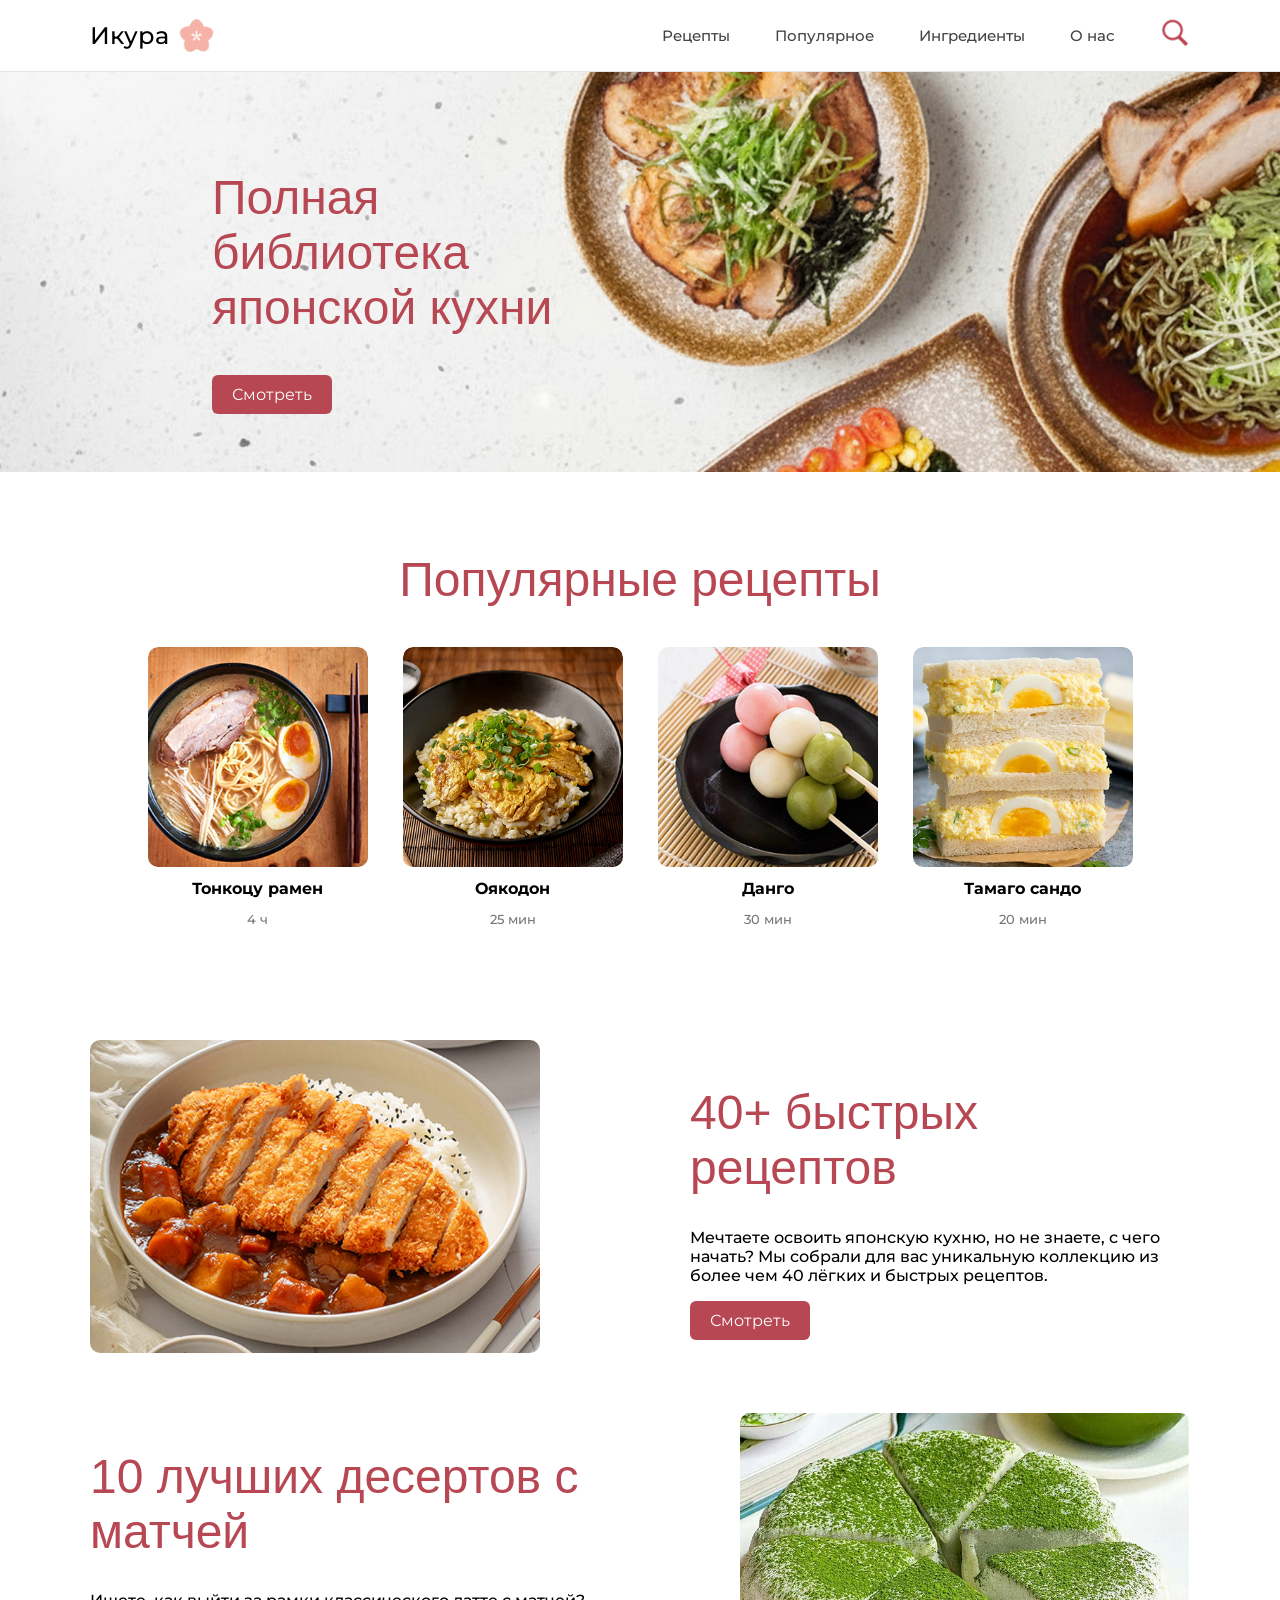
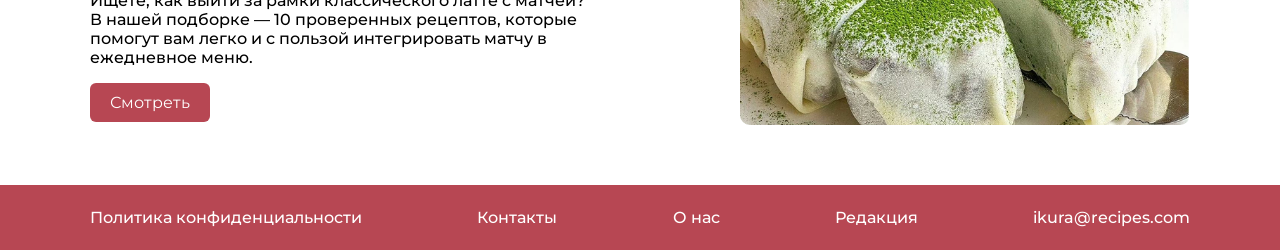
==== index.html @ 450887b7 "Add files via upload" ====
<!DOCTYPE html>
<html lang="ru">
<head>
    <meta charset="UTF-8">
    <meta name="viewport" content="width=device-width, initial-scale=1.0">
    <title>Document</title>
    <link rel="stylesheet" type="text/css" href="styles.css">
    <link rel="preconnect" href="https://fonts.googleapis.com">
    <link rel="preconnect" href="https://fonts.gstatic.com" crossorigin>
    <link href="https://fonts.googleapis.com/css2?family=Cormorant+Garamond:ital,wght@0,300..700;1,300..700&family=Montserrat:ital,wght@0,100..900;1,100..900&family=Nunito:ital,wght@0,200..1000;1,200..1000&family=Roboto:ital,wght@0,100..900;1,100..900&family=Russo+One&display=swap" rel="stylesheet">
</head>
<body>
    
    <header>
        <header class="header">
    <div class="container header-inner">
        <div class="logo">
             <span>Икура</span>
             <img src="images/Flower.png" alt="Икура">
        </div>
        <div class="burger" id="burger">
            <span></span>
            <span></span>
            <span></span>
        </div>

        <nav class="nav" id="nav">
            <a href="catalog.html">Рецепты</a>
            <a>Популярное</a>
            <a>Ингредиенты</a>
            <a>О нас</a>
        </nav>
        <div class="search">
            <img src="images/Search.png" alt="Поиск">
        </div>
    </div>
</header>
</header>
<main>
<section class="hero">
    <div class="container">
        <div class="hero-content">
            <h1>Полная <br> библиотека <br> японской кухни</h1>
            <button class="btn">Смотреть</button>
        </div>
    </div>
</section>
<section class="popular">
    <div class="container">
    <h1>Популярные рецепты</h1>
    <div class="recipes-grid">
        <div class="recipe-card">
            <div class="card-img-wrapper">
            <img src="images\рамен.png">
            <div class="overlay">
                <span>Получить доступ по подписке</span> 
            </div>
            </div>
            <p class="title">Тонкоцу рамен</p>
            <p class="time">4 ч</p>
        </div>

        <div class="recipe-card">
            <div class="card-img-wrapper">
            <img src="images\оякодон.png">
            <div class="overlay">
                <span>Смотреть рецепт</span> 
            </div>
            </div>
            <p class="title">Оякодон</p>
            <p class="time">25 мин</p>
        </div>

        <div class="recipe-card">
            <div class="card-img-wrapper">
            <img src="images\данго.png">
            <div class="overlay">
                <span>Смотреть рецепт</span> 
            </div>
            </div>
            <p class="title">Данго</p>
            <p class="time">30 мин</p>
        </div>

        <div class="recipe-card">
             <div class="card-img-wrapper">
            <img src="images\тамаго.png">
            <div class="overlay">
                <span>Смотреть рецепт</span> 
            </div>
            </div>
            <p class="title">Тамаго сандо</p>
            <p class="time">20 мин</p>
        </div>
    </div>
    </div>
</section>
<div class="container">
        <div class="row">
         <img src="images\Rectangle 2.png"
            width="450px">
            <div class="text">
             <h1>40+ быстрых рецептов</h1>
        <p>Мечтаете освоить японскую кухню, но не знаете, с чего начать?
            Мы собрали для вас уникальную коллекцию из более чем
            40 лёгких и быстрых рецептов.</p>
            <button class="btn">Смотреть</button><br>
            </div>
        </div>
</div>
<div class="container">
        <div class="matcha">
            <div class="text">
            <h1>10 лучших десертов с матчей</h1>
        <p>Ищете, как выйти за рамки классического латте с матчей?
            В нашей подборке — 10 проверенных рецептов, которые помогут 
            вам легко и с пользой интегрировать матчу в ежедневное меню.</p>
            <button class="btn">Смотреть</button><br>
            </div>
            <img src="images\Rectangle 10.png"
            width="450px">
        </div>
</div>
    </main>
     
 <footer class="footer">
    <div class="container footer-inner">
        <a>Политика конфиденциальности</a>
        <a>Контакты</a>
        <a>О нас</a>
        <a>Редакция</a>
        <a href="mailto:ikura@recipes.com">ikura@recipes.com</a>
    </div>
</footer>
<script>
document.addEventListener("DOMContentLoaded", function() {

    const burger = document.getElementById("burger");
    const nav = document.getElementById("nav");

    burger.addEventListener("click", function() {
        nav.classList.toggle("active");
    });

});
</script>
</body>
</html>
---- styles.css ----
.header {
 padding: 18px 0;  
 border-bottom: 1px solid #e5e5e5;
}
.header-inner {
    display: flex;
    align-items: center;
    justify-content: space-between;
    gap: 10px;
}
.logo {
    display: flex;
    align-items: center;
    gap: 10px;
    font-size: 26px;
    font-weight: light;
}
.logo img {
    height: 35px;
}
.logo span {
    font-size: 24px;
}
.burger {
    display: none;
    flex-direction: column;
    cursor: pointer;
}

.burger span {
    width: 25px;
    height: 3px;
    background: black;
    margin: 4px 0;
}
.nav {
   display: flex;
    gap: 15px;
    margin-left: auto;
}
.nav a {
    margin: 0 15px;
    color: #444;
    text-decoration: none;
    font-size: 15px;
}
.search {
    font-size: 20px;
    margin-left: 20px;
}
.search img {
    height: 30px;
}
h1{
    color:#B74753;
    text-align: left;
    font-family: 'Sangha', sans-serif;
    font-size: 3rem;
    font-weight: 500
}
.montserrat{
  font-family: "Montserrat", sans-serif;
  font-optical-sizing: auto;
  font-weight: 500;
  font-style: normal;
}
body{
 font-family: "Montserrat", sans-serif;
  font-optical-sizing: auto;
  font-weight: 500;
  font-style: normal;  
margin: 0 auto;  
}
.breadcrumbs {
    padding: 12px 0;
}
.breadcrumbs a {
    text-decoration: none;
    color: #7a8aa0;
}

.breadcrumbs a:hover {
    text-decoration: underline;
}

.breadcrumbs span {
    color: #7a8aa0;
}

.breadcrumbs .current {
    color: #555;
    font-weight: 500;
}
.hero {
    background: url("images/image16.png") center no-repeat;
    background-size: cover;
    height: 400px;
    display: flex;
    align-items: center;
    justify-content: flex-start;
    color: #fff;
}
.container {
    max-width: 1100px; 
    margin: 0 auto;
    padding: 0 20px;
}      
.hero .container {
    margin-left: 15%;
    margin-right: auto;
}
.hero-content {
    max-width: 500px;
    text-align: left;
     align-self: flex-start;
}
.row,
.matcha{
    display: flex;          
    align-items: center;    
    justify-content: space-between;
    gap: 40px;  
    margin: 60px 0;
}
.matcha {
    justify-content: row-reverse;
}
.matcha img {
    border-radius: 10px;
}
.text {
    max-width: 500px;
}
h2{
    color:#B74753;
    font-family: 'Sangha', sans-serif;
    font-size: 2rem;
    font-weight: 500
}  
.row img {
    border-radius: 10px;
}
.popular {
    text-align: center;
    padding: 40px 0;
}
.popular h1 {
    text-align: center;
}
.recipes-grid {
    display: flex;
    justify-content: center;
    gap: 35px;
    flex-wrap: wrap;
}

.recipe-card {
    width: 220px;
    cursor: pointer;
}

.recipe-card img {
    width: 100%;
    border-radius: 10px;
}
.card-img-wrapper {
    position: relative;
    overflow: hidden;         
    border-radius: 10px;
}
.overlay {
    position: absolute;
    top: 0;
    left: 0;
    width: 100%;
    height: 100%;
    background: rgba(255, 255, 255, 0.725);  
    display: flex;
    align-items: center;
    justify-content: center;
    opacity: 0;                      
    transition: opacity 0.4s ease;    
    pointer-events: none;           
}

.overlay span {
    color: #000000;
    font-size: 18px;
    font-weight: bold;
    text-align: center;
}

.recipe-card:hover .overlay {
    opacity: 1;
    pointer-events: auto;  
}
.recipe-card .title {
    margin: 8px 0 4px;
    font-weight: bold;
}

.recipe-card .time {
    color: #777;
    font-size: 13px;
}
.recipe-header {
    display: flex;
    align-items: center;
    justify-content: space-between;
    margin-bottom: 20px;
}

.rating {
    display: flex;
    align-items: center;
    gap: 5px;
}

.rating img {
    width: 20px;
    height: 20px;
}

.rating span {
    margin-left: 8px;
    font-weight: 600;
}
.info-box {
    display: grid;
    grid-template-columns: repeat(3, 1fr); 
    gap: 10px;
    
    border: 1px solid #333;
    padding: 20px;
    margin: 10px 0;
}

.item {
    line-height: 1;
}

.label {
    font-weight: bold;
}
.steps {
    margin-top: 40px;         
}

.step {
    display: grid;
    grid-template-columns: 400px 1fr;
    gap: 20px;
    margin-bottom: 30px;
    align-items: center;  
}

.step img {
    width: 100%;
    border-radius: 10px;
}

.step p {
    line-height: 1.5;
}
.ingredients {
    display: grid;
    grid-template-columns: 1fr 400px;
     gap: 20px;
    margin-top: 20px;
    align-items: start;
}
.ingredients-list {
    list-style: none;
    padding: 0;
    margin: 0;
}
.ingredients-list li {
    display: grid;
    grid-template-columns: 20px 1fr auto; 
    padding: 6px 0;
    border-bottom: 1px solid #eee;
    align-items: center;
    gap: 10px;
}
.icon {
    width: 20px;
    height: 20px;
}
.ingredients img {
    width: 100%;
    border-radius: 10px;
    max-width: 400px; 
    height: auto;
}
.cta {
    padding: 40px 0;
}

.cta-inner {
    display: flex;
    align-items: center;
    justify-content: space-between;
}

.cta-text {
    font-size: 24px;
    color: #B74753;
    font-weight: 500;
}

.cta-buttons {
    display: flex;
    gap: 20px;
}
.footer {
    background: #B74753;
    padding: 18px 0;
    color: white;
}

.footer-inner {
    display: flex;
    justify-content: space-between;
    flex-wrap: wrap;
}

.footer a {
    color: white;
    text-decoration: none;
    margin: 5px 0;
}
.btn {
    display: inline-block;
    background:#B74753;
    color: white;
    padding: 10px 20px;
    border-radius: 6px;
    text-decoration: none;
    font-weight: light;
    border: none;              
    cursor: pointer;          
    font-size: 16px;
    font-family: inherit;      
    text-decoration: none;

}
.btn:hover {
    background: #8E2E39; 
}
.slider {
    position: relative;
    max-width: 900px;
    margin: 20px auto;
}

.slides {
    position: relative;
}

.slide {
    width: 100%;
    height: 500px;
    object-fit: cover;
    border-radius: 12px;

    display: none;
}

.slide.active {
    display: block;
    animation: fade 0.5s ease;
}

@keyframes fade {
    from { opacity: 0; }
    to { opacity: 1; }
}

.prev,
.next {
    position: absolute;
    top: 50%;
    transform: translateY(-50%);

    background: rgba(0,0,0,0.5);
    color: white;
    border: none;
    font-size: 24px;
    padding: 10px;
    cursor: pointer;
    border-radius: 50%;
}

.prev { left: 10px; }
.next { right: 10px; }

@media (max-width: 768px) {
   .header-inner {
        justify-content: space-between;
    }

    .nav {
        display: none;
         position: absolute;
        top: 60px;
        left: 0;
        width: 100%;
        background: white;

        flex-direction: column;
        align-items: center;
        padding: 20px 0;
    }
     .nav.active {
        display: flex;
        flex-direction: column;
    }
    .burger {
        display: flex;
        margin-left: auto;
    }
    .search {
        margin-left: 0px;
    }
     .breadcrumbs {
        flex-wrap: wrap;
        font-size: 13px;
    }
    .hero {
        justify-content: flex-start;          
    }
    .hero-content {
        margin-left: 0;
         text-align: left;
    }
     .hero .container {
        margin-left: 3%;    
    }
    h1 {
        font-size: 2rem;
    }

    .row,
    .matcha {
        flex-direction: column;
        text-align: center;
    }
    
    .recipe-card {
        width: 45%;
    }
    .ingredients {
        grid-template-columns: 1fr; 
    }
    .slide {
        height: 250px;
    }
     .recipe-header {
        flex-direction: column;
        align-items: flex-start;
        gap: 10px;
    }
      .step {
        grid-template-columns: 1fr; 
        text-align: center;
    }

    .step img {
        width: 100%;
        max-height: 250px;
        object-fit: cover;
    }
     .cta-inner {
        flex-direction: column;
        align-items: flex-start;
        gap: 20px;
    }

    .cta-buttons {
        width: 100%;
        flex-direction: column;
    }

    .cta-buttons .btn {
        width: 100%;
    }
}
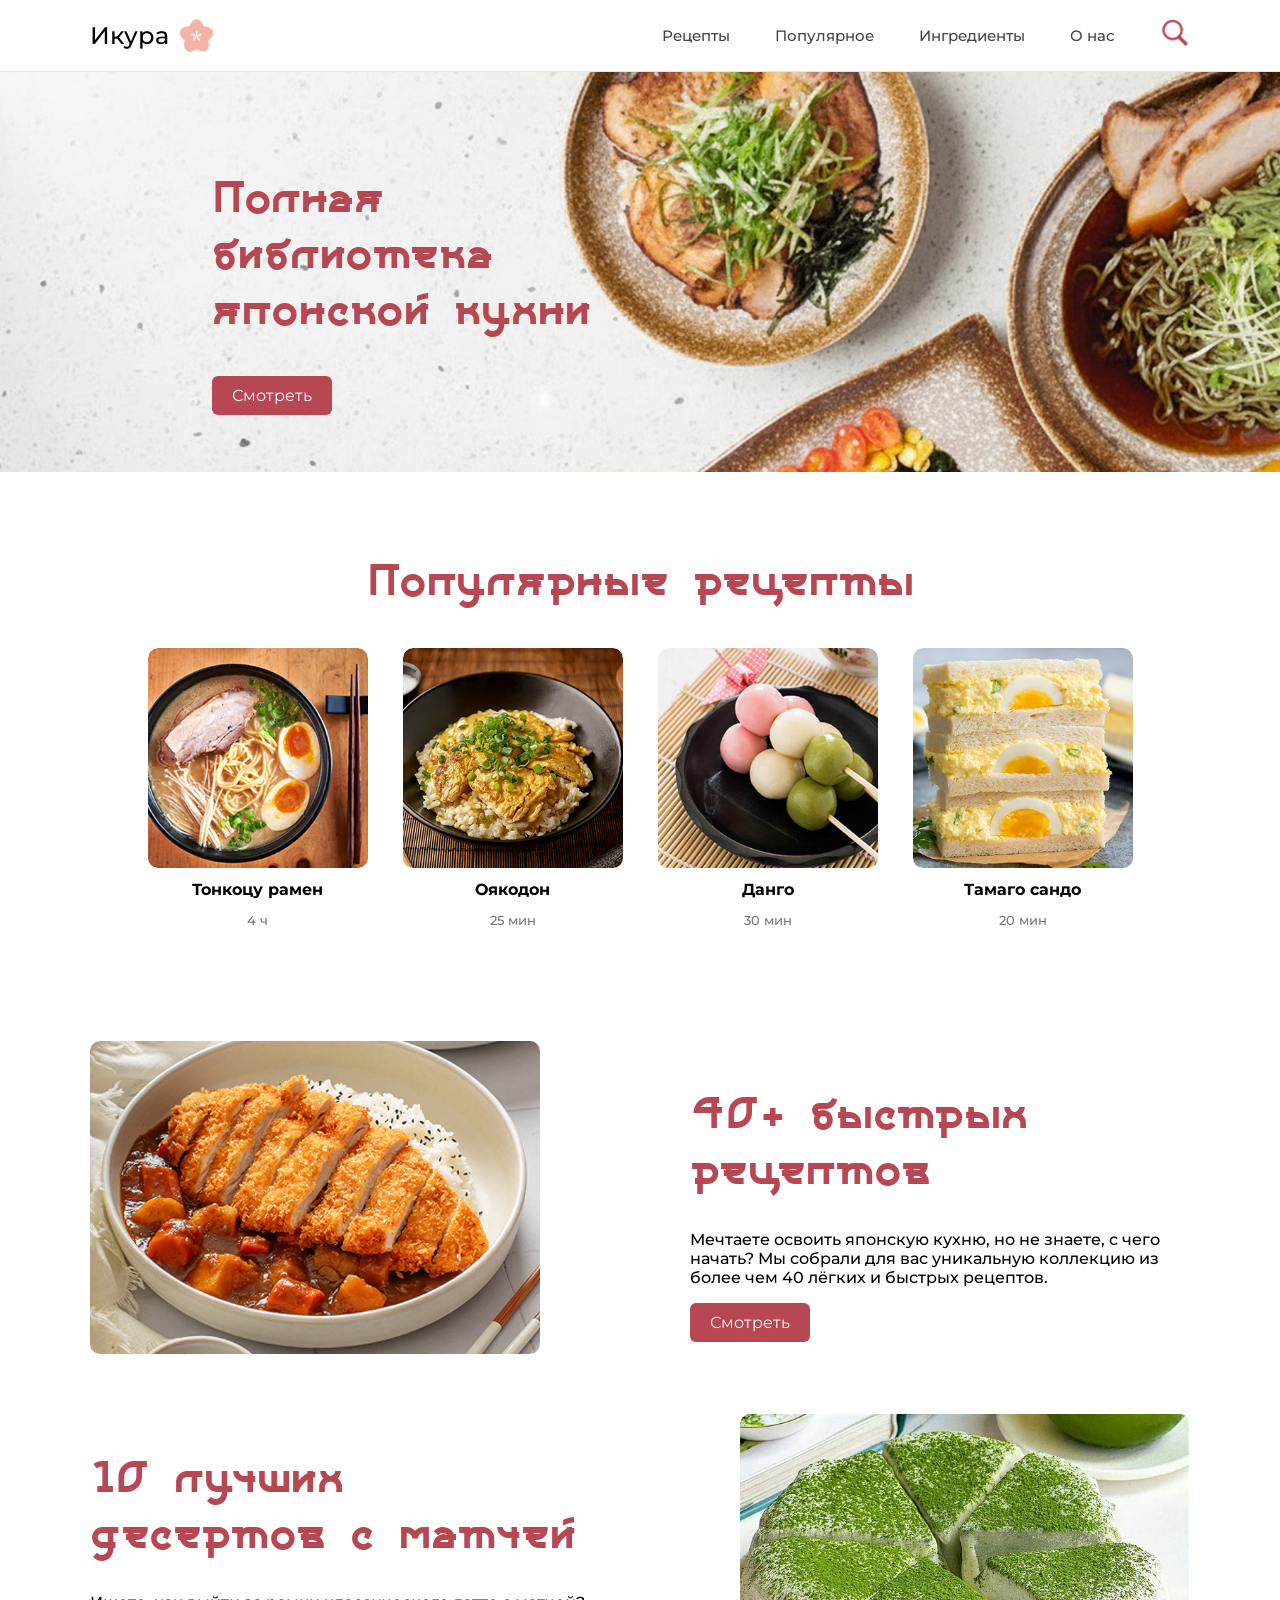
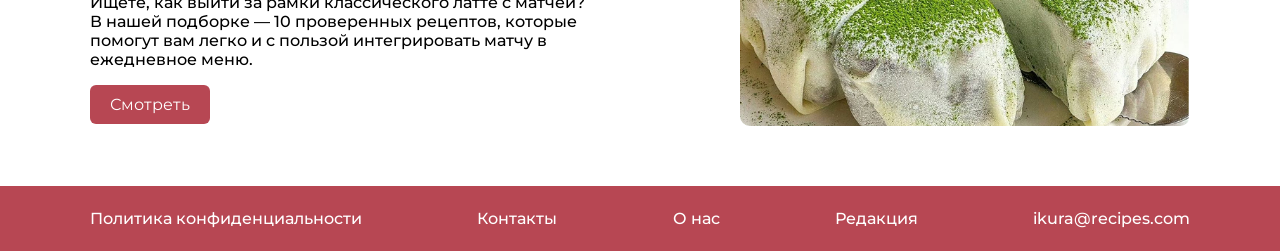
==== commit a8760890: "Update index.html" ====
--- a/index.html
+++ b/index.html
@@ -62,7 +62,9 @@
 
         <div class="recipe-card">
             <div class="card-img-wrapper">
-            <img src="images\оякодон.png">
+            <a href="catalog.html">
+            <img src="images\оякодон.png"> 
+            </a>
             <div class="overlay">
                 <span>Смотреть рецепт</span> 
             </div>
@@ -145,4 +147,4 @@
 });
 </script>
 </body>
-</html>+</html>
--- a/styles.css
+++ b/styles.css
@@ -1,3 +1,9 @@
+@font-face {
+  font-family: 'Sangha'; 
+  src: url('fonts/sangha.woff2') format('woff2');
+  font-weight: 400;
+  font-style: normal;
+}
 .header {
  padding: 18px 0;  
  border-bottom: 1px solid #e5e5e5;
@@ -65,11 +71,11 @@
   font-style: normal;
 }
 body{
- font-family: "Montserrat", sans-serif;
+  font-family: "Montserrat", sans-serif;
   font-optical-sizing: auto;
   font-weight: 500;
   font-style: normal;  
-margin: 0 auto;  
+  margin: 0 auto;  
 }
 .breadcrumbs {
     padding: 12px 0;
@@ -440,12 +446,26 @@
         font-size: 2rem;
     }
 
-    .row,
+     .row,
     .matcha {
+        display: flex;
         flex-direction: column;
-        text-align: center;
-    }
-    
+        align-items: flex-start;
+        text-align: left;
+        gap: 20px;
+    }
+    .row .text,
+    .matcha .text {
+        order: 1;
+        width: 100%;
+    }
+      .row img,
+    .matcha img {
+        order: 2;
+        width: 100%;
+        max-width: 100%;
+        height: auto;
+    }
     .recipe-card {
         width: 45%;
     }
@@ -484,4 +504,18 @@
     .cta-buttons .btn {
         width: 100%;
     }
-}+     .info-box {
+        grid-template-columns: 1fr;
+        gap: 15px;
+        padding: 15px;
+    }
+
+    .item {
+        border-bottom: 1px solid #eee;
+        padding-bottom: 10px;
+    }
+
+    .item:last-child {
+        border-bottom: none;
+    }
+}
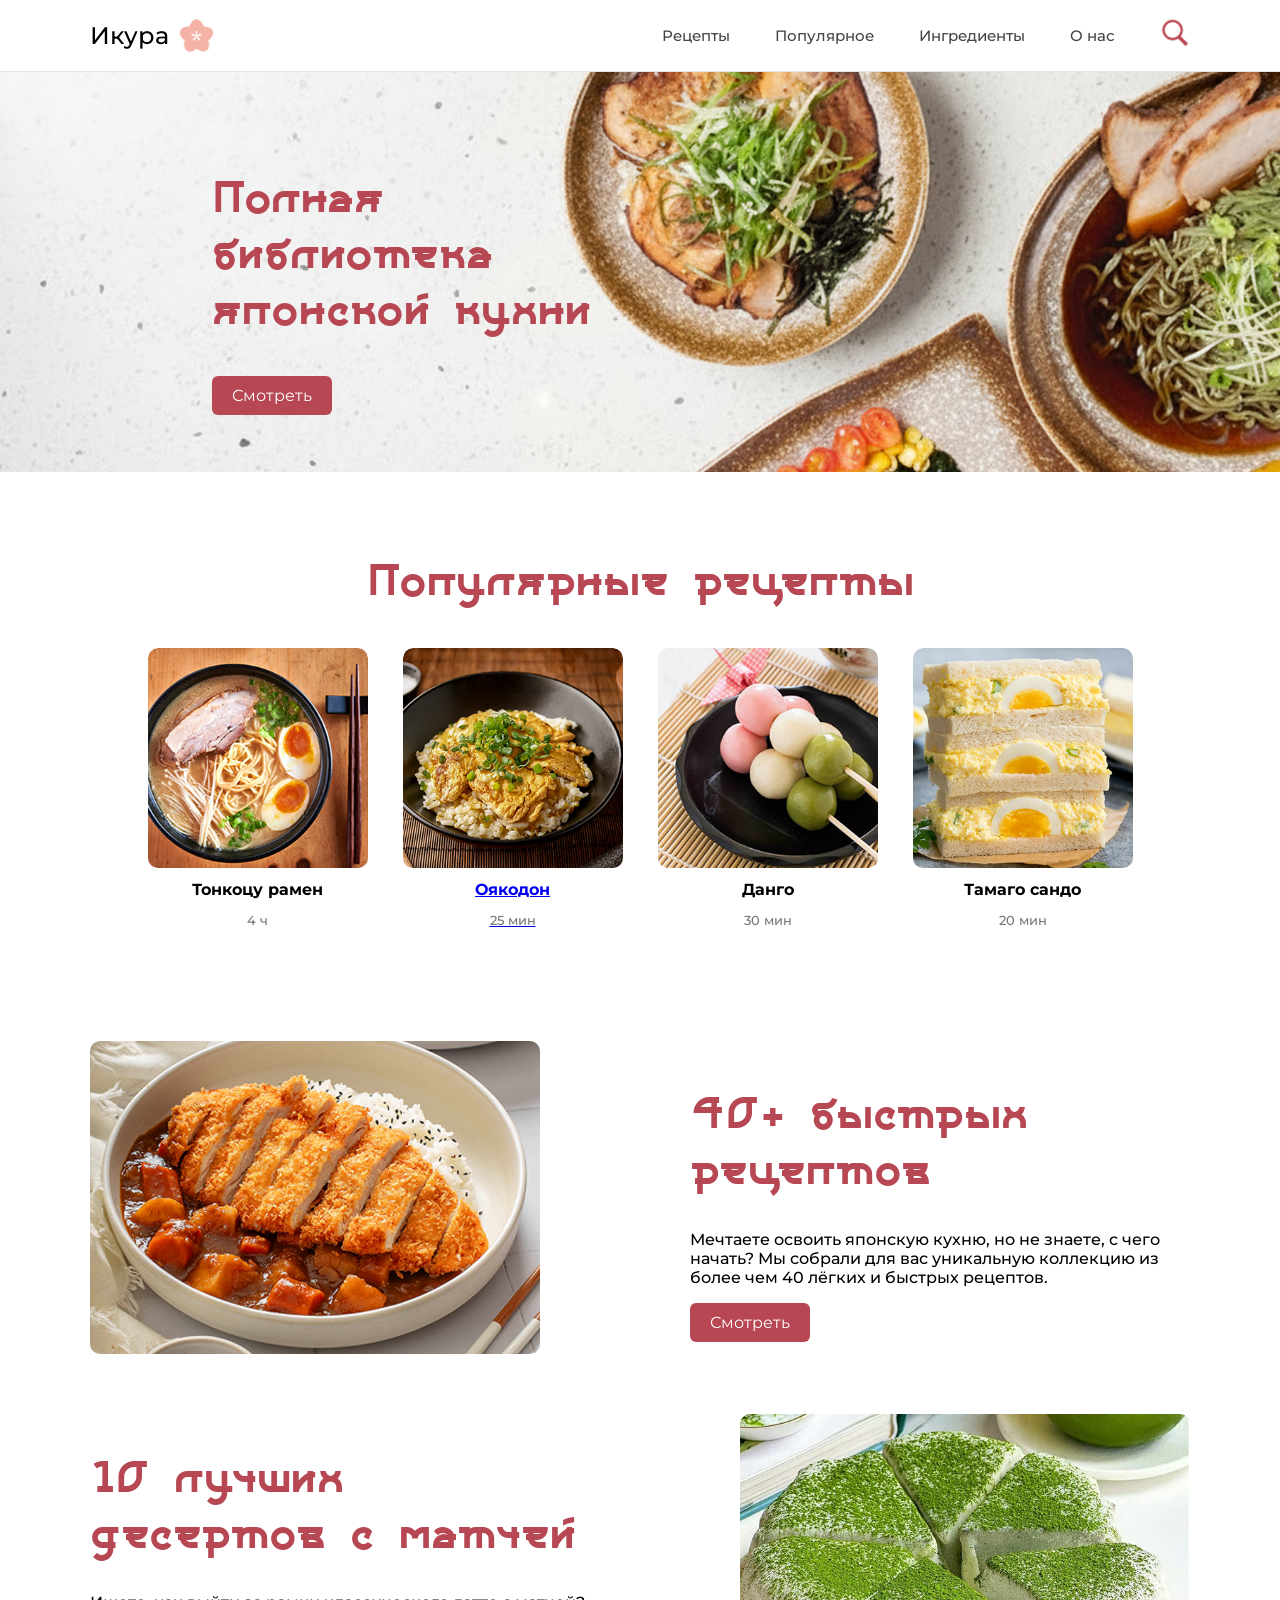
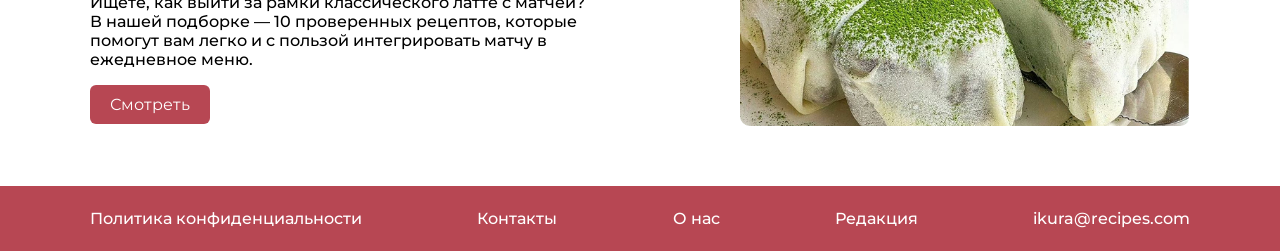
==== commit 52931839: "Update index.html" ====
--- a/index.html
+++ b/index.html
@@ -60,11 +60,9 @@
             <p class="time">4 ч</p>
         </div>
 
-        <div class="recipe-card">
+       <a href="catalog.html"> <div class="recipe-card">
             <div class="card-img-wrapper">
-            <a href="catalog.html">
             <img src="images\оякодон.png"> 
-            </a>
             <div class="overlay">
                 <span>Смотреть рецепт</span> 
             </div>
@@ -72,7 +70,7 @@
             <p class="title">Оякодон</p>
             <p class="time">25 мин</p>
         </div>
-
+        </a>
         <div class="recipe-card">
             <div class="card-img-wrapper">
             <img src="images\данго.png">
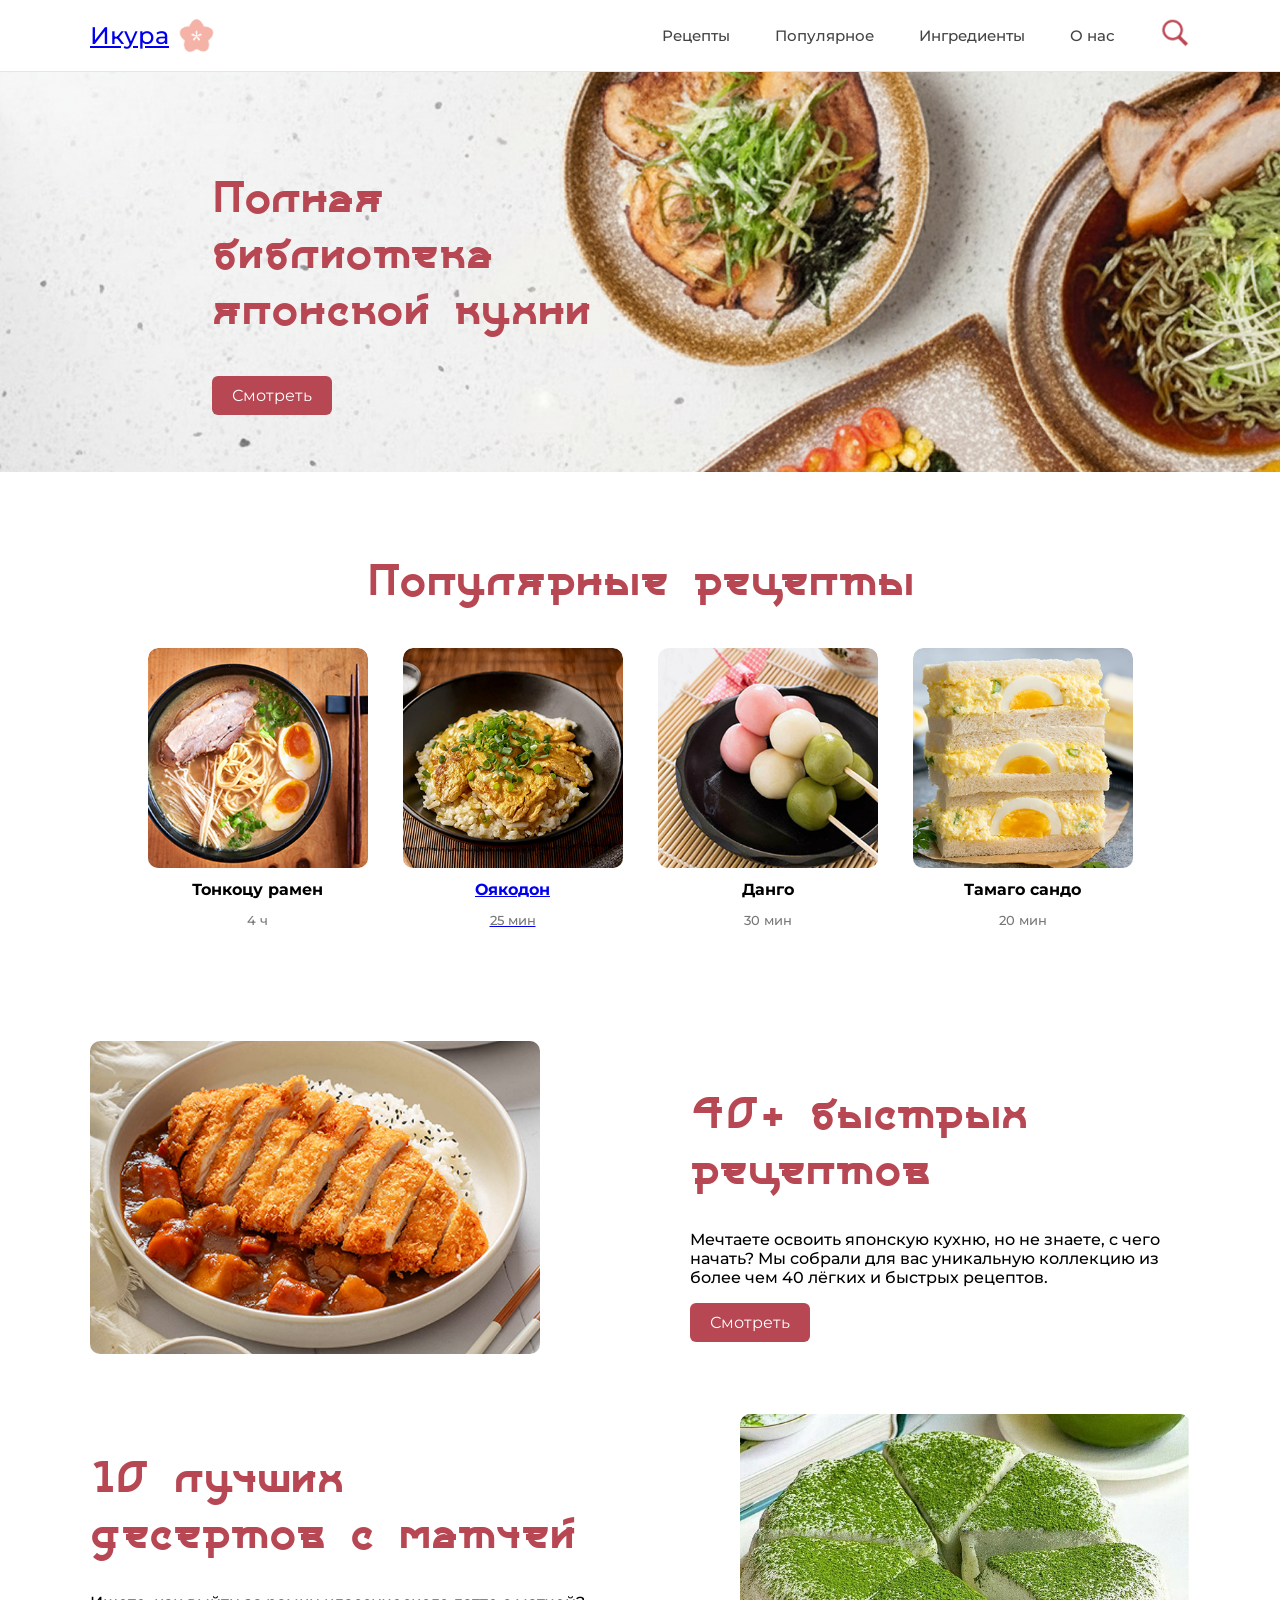
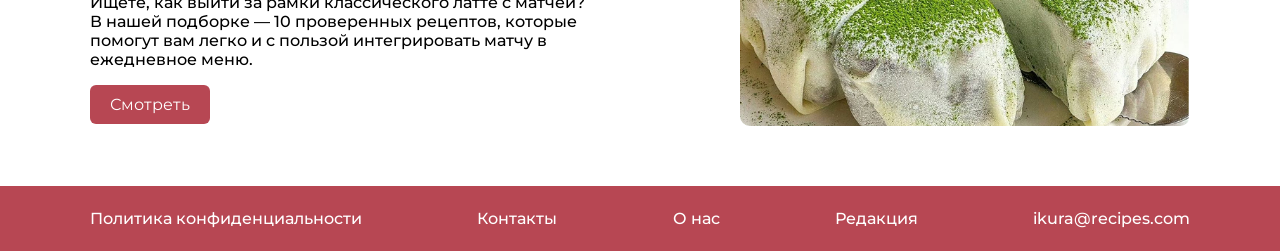
==== commit 12278a87: "Update index.html" ====
--- a/index.html
+++ b/index.html
@@ -14,10 +14,10 @@
     <header>
         <header class="header">
     <div class="container header-inner">
-        <div class="logo">
+        <a href="index.html" class="logo">
              <span>Икура</span>
              <img src="images/Flower.png" alt="Икура">
-        </div>
+        </a>
         <div class="burger" id="burger">
             <span></span>
             <span></span>
@@ -60,7 +60,7 @@
             <p class="time">4 ч</p>
         </div>
 
-       <a href="catalog.html"> <div class="recipe-card">
+       <a href="catalog.html" class="recipe-card">
             <div class="card-img-wrapper">
             <img src="images\оякодон.png"> 
             <div class="overlay">
@@ -69,7 +69,6 @@
             </div>
             <p class="title">Оякодон</p>
             <p class="time">25 мин</p>
-        </div>
         </a>
         <div class="recipe-card">
             <div class="card-img-wrapper">
